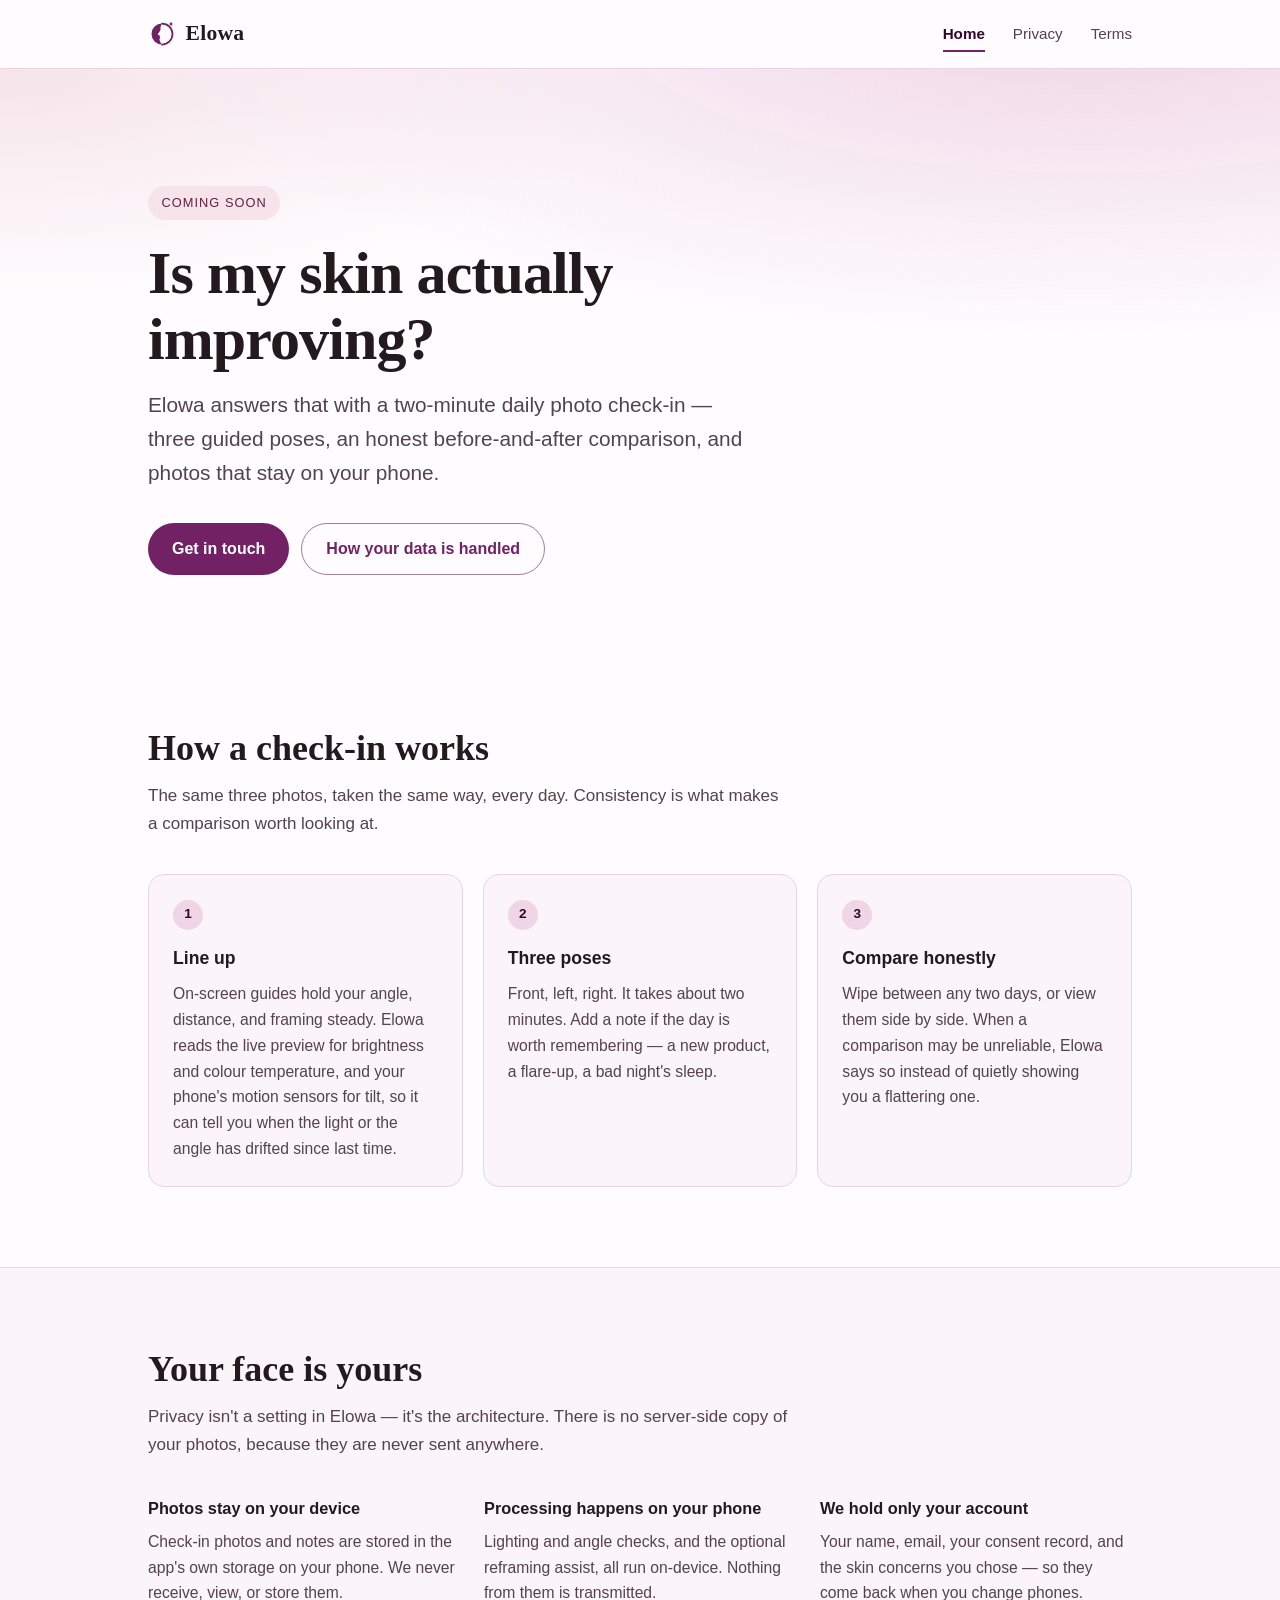
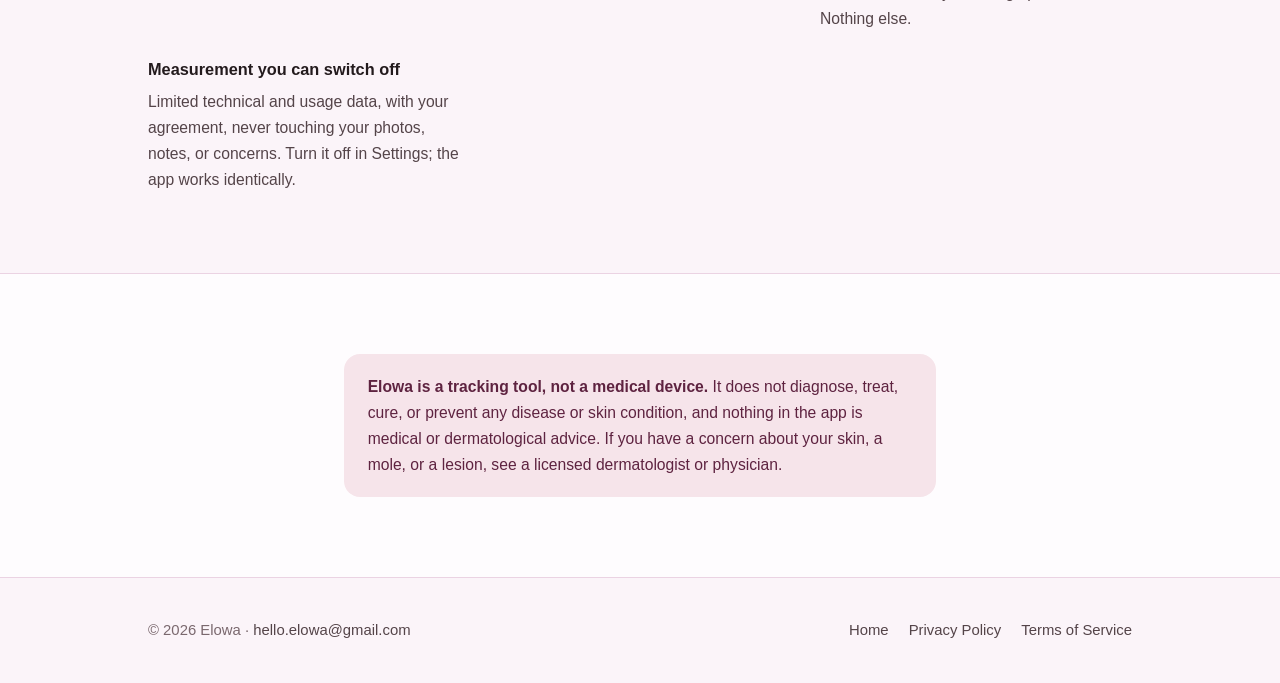
==== index.html @ bf0324af "Build the public Elowa site: home, privacy policy, terms Static GitHub Pages site. The legal pages a" ====
<!DOCTYPE html>
<html lang="en">
<head>
<meta charset="utf-8">
<meta name="viewport" content="width=device-width, initial-scale=1">
<title>Elowa — see whether your skin is actually changing</title>
<meta name="description" content="Elowa is a two-minute daily photo check-in that shows whether your skin is actually changing. Three guided poses, honest comparison, photos that never leave your phone.">
<meta name="theme-color" content="#722164">
<meta property="og:title" content="Elowa — see whether your skin is actually changing">
<meta property="og:description" content="Elowa is a two-minute daily photo check-in that shows whether your skin is actually changing. Three guided poses, honest comparison, photos that never leave your phone.">
<meta property="og:type" content="website">
<link rel="icon" href="assets/img/logo.svg" type="image/svg+xml">
<link rel="stylesheet" href="assets/css/style.css">
</head>
<body>
<a class="skip-link" href="#main">Skip to content</a>
<header class="site-header">
  <div class="wrap">
    <a class="brand" href="index.html"><svg viewBox="0 0 96 96" fill="none" aria-hidden="true" focusable="false"><path d="M48 12 A36 36 0 0 0 48 84 C45 81 43 78 40.5 71 C39 68 39 66 40 63.5 C42.5 62 43 59 39.5 57.5 C41 56 42 54 39 52 C35 52 33 50 34 48 C37 43 41 38 43 33 C42 27 43 20 48 12 Z" fill="currentColor"/><path d="M48 12 A36 36 0 0 1 48 84" stroke="currentColor" stroke-width="6" stroke-linecap="round"/><path d="M79 5 C80.5 10.5 82 12 87.5 13.5 C82 15 80.5 16.5 79 22 C77.5 16.5 76 15 70.5 13.5 C76 12 77.5 10.5 79 5 Z" fill="currentColor"/></svg><span>Elowa</span></a>
    <nav class="site-nav" aria-label="Primary">
        <a href="index.html" aria-current="page">Home</a>
        <a href="privacy.html">Privacy</a>
        <a href="terms.html">Terms</a>
    </nav>
  </div>
</header>
<main id="main">
<div class="hero">
  <div class="wrap">
    <p class="eyebrow">Coming soon</p>
    <h1>Is my skin actually improving?</h1>
    <p class="lede">Elowa answers that with a two-minute daily photo check-in — three guided poses,
      an honest before-and-after comparison, and photos that stay on your phone.</p>
    <div class="actions">
      <a class="btn btn-primary" href="mailto:hello.elowa@gmail.com?subject=Elowa">Get in touch</a>
      <a class="btn btn-outline" href="privacy.html">How your data is handled</a>
    </div>
  </div>
</div>

<section>
  <div class="wrap">
    <h2 class="section-title">How a check-in works</h2>
    <p class="section-intro">The same three photos, taken the same way, every day. Consistency is what makes
      a comparison worth looking at.</p>
    <div class="cards">
      <div class="card">
        <span class="step">1</span>
        <h3>Line up</h3>
        <p>On-screen guides hold your angle, distance, and framing steady. Elowa reads the live preview
          for brightness and colour temperature, and your phone's motion sensors for tilt, so it can tell
          you when the light or the angle has drifted since last time.</p>
      </div>
      <div class="card">
        <span class="step">2</span>
        <h3>Three poses</h3>
        <p>Front, left, right. It takes about two minutes. Add a note if the day is worth remembering —
          a new product, a flare-up, a bad night's sleep.</p>
      </div>
      <div class="card">
        <span class="step">3</span>
        <h3>Compare honestly</h3>
        <p>Wipe between any two days, or view them side by side. When a comparison may be unreliable,
          Elowa says so instead of quietly showing you a flattering one.</p>
      </div>
    </div>
  </div>
</section>

<section class="band">
  <div class="wrap">
    <h2 class="section-title">Your face is yours</h2>
    <p class="section-intro">Privacy isn't a setting in Elowa — it's the architecture. There is no
      server-side copy of your photos, because they are never sent anywhere.</p>
    <div class="pledge">
      <div>
        <h3>Photos stay on your device</h3>
        <p>Check-in photos and notes are stored in the app's own storage on your phone. We never
          receive, view, or store them.</p>
      </div>
      <div>
        <h3>Processing happens on your phone</h3>
        <p>Lighting and angle checks, and the optional reframing assist, all run on-device. Nothing
          from them is transmitted.</p>
      </div>
      <div>
        <h3>We hold only your account</h3>
        <p>Your name, email, your consent record, and the skin concerns you chose — so they come back
          when you change phones. Nothing else.</p>
      </div>
      <div>
        <h3>Measurement you can switch off</h3>
        <p>Limited technical and usage data, with your agreement, never touching your photos, notes, or
          concerns. Turn it off in Settings; the app works identically.</p>
      </div>
    </div>
  </div>
</section>

<section>
  <div class="wrap">
    <p class="disclaimer"><strong>Elowa is a tracking tool, not a medical device.</strong> It does not
      diagnose, treat, cure, or prevent any disease or skin condition, and nothing in the app is medical
      or dermatological advice. If you have a concern about your skin, a mole, or a lesion, see a
      licensed dermatologist or physician.</p>
  </div>
</section>
</main>
<footer class="site-footer">
  <div class="wrap">
    <p>&copy; 2026 Elowa &middot; <a href="mailto:hello.elowa@gmail.com">hello.elowa@gmail.com</a></p>
    <nav aria-label="Footer">
      <a href="index.html">Home</a>
      <a href="privacy.html">Privacy Policy</a>
      <a href="terms.html">Terms of Service</a>
    </nav>
  </div>
</footer>
</body>
</html>
---- assets/css/style.css ----
/* Elowa — Calm Evidence. Blush & Mulberry palette (docs/BRAND.md §3). */

:root {
  --primary: #722164;
  --on-primary: #ffffff;
  --primary-container: #f0d5e6;
  --on-primary-container: #33062b;
  --secondary-container: #f6e4ea;
  --on-secondary-container: #5e2340;
  --tertiary: #fcc62e;
  --surface: #fefcfe;
  --on-surface: #231a1d;
  --on-surface-variant: #544449;
  --on-surface-dim: #7a686e;
  --surface-container-low: #fbf4f9;
  --surface-container: #f6e9f2;
  --outline: #a08096;
  --outline-variant: #ebd3e3;

  --measure: 68ch;
  --page: 1080px;
  --radius: 16px;
  --gutter: clamp(1.25rem, 5vw, 3rem);

  --font-sans: "Inter", -apple-system, BlinkMacSystemFont, "Segoe UI", Roboto,
    "Helvetica Neue", Arial, sans-serif;
  --font-serif: "Iowan Old Style", "Palatino Linotype", Palatino, Georgia,
    "Times New Roman", serif;
}

*, *::before, *::after { box-sizing: border-box; }

html { -webkit-text-size-adjust: 100%; scroll-behavior: smooth; }
@media (prefers-reduced-motion: reduce) {
  html { scroll-behavior: auto; }
  * { animation: none !important; transition: none !important; }
}

body {
  margin: 0;
  background: var(--surface);
  color: var(--on-surface-variant);
  font-family: var(--font-sans);
  font-size: 1.0625rem;
  line-height: 1.65;
  -webkit-font-smoothing: antialiased;
}

img, svg { max-width: 100%; }

a { color: var(--primary); text-underline-offset: 0.18em; text-decoration-thickness: 1px; }
a:hover { text-decoration-thickness: 2px; }

:focus-visible {
  outline: 2px solid var(--primary);
  outline-offset: 3px;
  border-radius: 4px;
}

.skip-link {
  position: absolute;
  left: -9999px;
  top: 0;
  background: var(--primary);
  color: var(--on-primary);
  padding: 0.75rem 1rem;
  z-index: 10;
}
.skip-link:focus { left: 0; }

.wrap {
  width: 100%;
  max-width: var(--page);
  margin-inline: auto;
  padding-inline: var(--gutter);
}

/* ---------- header ---------- */

.site-header {
  position: sticky;
  top: 0;
  z-index: 5;
  background: rgba(254, 252, 254, 0.88);
  backdrop-filter: saturate(140%) blur(10px);
  border-bottom: 1px solid var(--outline-variant);
}

.site-header .wrap {
  display: flex;
  align-items: center;
  justify-content: space-between;
  gap: 1rem;
  min-height: 68px;
  flex-wrap: wrap;
}

.brand {
  display: inline-flex;
  align-items: center;
  gap: 0.6rem;
  font-family: var(--font-serif);
  font-size: 1.35rem;
  letter-spacing: 0.01em;
  color: var(--on-surface);
  text-decoration: none;
  font-weight: 600;
}
.brand svg { width: 28px; height: 28px; color: var(--primary); flex: none; }

.site-nav {
  display: flex;
  align-items: center;
  gap: clamp(0.75rem, 3vw, 1.75rem);
  flex-wrap: wrap;
}
.site-nav a {
  color: var(--on-surface-variant);
  text-decoration: none;
  font-size: 0.95rem;
  padding: 0.35rem 0;
}
.site-nav a:hover { color: var(--primary); }
.site-nav a[aria-current="page"] {
  color: var(--on-primary-container);
  font-weight: 600;
  box-shadow: inset 0 -2px 0 var(--primary);
}

/* ---------- hero ---------- */

.hero {
  padding: clamp(3rem, 9vw, 6.5rem) 0 clamp(2.5rem, 7vw, 4.5rem);
  background:
    radial-gradient(120% 90% at 85% -10%, var(--primary-container) 0%, transparent 62%),
    radial-gradient(90% 70% at 0% 0%, var(--secondary-container) 0%, transparent 55%);
}

.hero h1 {
  font-family: var(--font-serif);
  font-weight: 600;
  color: var(--on-surface);
  font-size: clamp(2.25rem, 6.5vw, 3.75rem);
  line-height: 1.1;
  letter-spacing: -0.015em;
  margin: 0 0 1rem;
  max-width: 18ch;
}

.hero p.lede {
  font-size: clamp(1.05rem, 2.4vw, 1.3rem);
  max-width: 52ch;
  margin: 0 0 2rem;
}

.eyebrow {
  display: inline-block;
  background: var(--secondary-container);
  color: var(--on-secondary-container);
  font-size: 0.8rem;
  letter-spacing: 0.08em;
  text-transform: uppercase;
  padding: 0.4rem 0.85rem;
  border-radius: 999px;
  margin-bottom: 1.25rem;
}

.actions { display: flex; flex-wrap: wrap; gap: 0.75rem; }

.btn {
  display: inline-flex;
  align-items: center;
  justify-content: center;
  min-height: 48px;
  padding: 0.75rem 1.5rem;
  border-radius: 999px;
  font-size: 1rem;
  font-weight: 600;
  text-decoration: none;
  transition: background-color 0.18s ease, color 0.18s ease;
}
.btn-primary { background: var(--primary); color: var(--on-primary); }
.btn-primary:hover { background: var(--on-primary-container); }
.btn-outline { border: 1px solid var(--outline); color: var(--primary); }
.btn-outline:hover { background: var(--surface-container-low); }

/* ---------- sections ---------- */

section { padding: clamp(2.75rem, 7vw, 5rem) 0; }

.section-title {
  font-family: var(--font-serif);
  font-weight: 600;
  color: var(--on-surface);
  font-size: clamp(1.6rem, 3.6vw, 2.25rem);
  line-height: 1.2;
  margin: 0 0 0.75rem;
}
.section-intro { max-width: var(--measure); margin: 0 0 2.25rem; }

.cards {
  display: grid;
  gap: 1.25rem;
  grid-template-columns: repeat(auto-fit, minmax(min(100%, 260px), 1fr));
}

.card {
  background: var(--surface-container-low);
  border: 1px solid var(--outline-variant);
  border-radius: var(--radius);
  padding: 1.5rem;
}
.card h3 {
  margin: 0 0 0.5rem;
  font-size: 1.1rem;
  color: var(--on-surface);
  font-weight: 600;
}
.card p { margin: 0; font-size: 0.98rem; }
.card .step {
  display: inline-flex;
  align-items: center;
  justify-content: center;
  width: 30px; height: 30px;
  border-radius: 999px;
  background: var(--primary-container);
  color: var(--on-primary-container);
  font-size: 0.85rem;
  font-weight: 700;
  margin-bottom: 0.9rem;
}

.band {
  background: var(--surface-container-low);
  border-block: 1px solid var(--outline-variant);
}

.pledge {
  display: grid;
  gap: 1.5rem;
  grid-template-columns: repeat(auto-fit, minmax(min(100%, 240px), 1fr));
  margin-top: 2rem;
}
.pledge div h3 {
  font-size: 1.02rem;
  color: var(--on-surface);
  margin: 0 0 0.4rem;
}
.pledge div p { margin: 0; font-size: 0.98rem; }

.disclaimer {
  max-width: var(--measure);
  margin: 0 auto;
  background: var(--secondary-container);
  color: var(--on-secondary-container);
  border-radius: var(--radius);
  padding: 1.25rem 1.5rem;
  font-size: 0.98rem;
}
.disclaimer strong { color: var(--on-secondary-container); }

/* ---------- legal pages ---------- */

.doc-header {
  padding: clamp(2.5rem, 7vw, 4.5rem) 0 clamp(1.5rem, 4vw, 2.5rem);
  background:
    radial-gradient(110% 80% at 90% -20%, var(--primary-container) 0%, transparent 60%);
  border-bottom: 1px solid var(--outline-variant);
}
.doc-header h1 {
  font-family: var(--font-serif);
  font-weight: 600;
  font-size: clamp(2rem, 5.5vw, 3rem);
  line-height: 1.15;
  color: var(--on-surface);
  margin: 0 0 0.5rem;
}
.doc-header .doc-sub {
  margin: 0 0 1.25rem;
  max-width: 56ch;
  font-size: clamp(1rem, 2.2vw, 1.15rem);
}
.doc-header .updated {
  display: inline-block;
  margin: 0;
  background: var(--secondary-container);
  color: var(--on-secondary-container);
  padding: 0.35rem 0.85rem;
  border-radius: 999px;
  font-size: 0.88rem;
}

.doc-layout {
  display: grid;
  gap: clamp(2rem, 5vw, 3.5rem);
  align-items: start;
  padding-block: clamp(2rem, 5vw, 3.5rem) 4rem;
}
@media (min-width: 900px) {
  .doc-layout { grid-template-columns: minmax(0, 1fr) 250px; }
  .toc { position: sticky; top: 92px; order: 2; }
  .doc { order: 1; }
}

.toc {
  background: var(--surface-container-low);
  border: 1px solid var(--outline-variant);
  border-radius: var(--radius);
  padding: 1.25rem 1.25rem 1.25rem 1.5rem;
}
.toc summary {
  font-size: 0.78rem;
  letter-spacing: 0.09em;
  text-transform: uppercase;
  color: var(--on-surface-dim);
  font-weight: 700;
  cursor: pointer;
  list-style-position: outside;
  min-height: 24px;
}
.toc[open] summary { margin-bottom: 0.85rem; }
@media (min-width: 900px) {
  .toc summary { cursor: default; list-style: none; }
  .toc summary::-webkit-details-marker { display: none; }
}
.toc ol { margin: 0; padding: 0; list-style: none; }
.toc li + li { margin-top: 0.45rem; }
.toc a {
  color: var(--on-surface-variant);
  text-decoration: none;
  font-size: 0.92rem;
  line-height: 1.35;
  display: block;
}
.toc a:hover { color: var(--primary); text-decoration: underline; }

.doc { max-width: var(--measure); }
.doc > p:first-of-type { font-size: 1.12rem; color: var(--on-surface-variant); }
.doc p { margin: 0 0 1.15rem; }
.doc h2 {
  font-family: var(--font-serif);
  font-weight: 600;
  font-size: clamp(1.35rem, 3vw, 1.7rem);
  color: var(--on-surface);
  line-height: 1.25;
  margin: 2.75rem 0 0.9rem;
  padding-top: 1.5rem;
  border-top: 1px solid var(--outline-variant);
  scroll-margin-top: 90px;
}
.doc h2:first-child { border-top: 0; padding-top: 0; margin-top: 0; }
.doc h3 {
  font-size: 1.05rem;
  font-weight: 700;
  color: var(--on-surface);
  margin: 1.9rem 0 0.6rem;
  scroll-margin-top: 90px;
}
.doc strong { color: var(--on-surface); }
.doc ul { margin: 0 0 1.15rem; padding-left: 1.25rem; }
.doc li { margin-bottom: 0.7rem; }
.doc li::marker { color: var(--outline); }
.doc hr { border: 0; border-top: 1px solid var(--outline-variant); margin: 2.5rem 0; }
.doc .updated {
  display: inline-block;
  background: var(--secondary-container);
  color: var(--on-secondary-container);
  padding: 0.35rem 0.8rem;
  border-radius: 999px;
  font-size: 0.9rem;
}
.doc .note {
  background: var(--surface-container);
  border-left: 3px solid var(--tertiary);
  border-radius: 0 12px 12px 0;
  padding: 1rem 1.25rem;
  font-size: 0.94rem;
  color: var(--on-surface-dim);
  margin-top: 1.5rem;
}

/* ---------- footer ---------- */

.site-footer {
  background: var(--surface-container-low);
  border-top: 1px solid var(--outline-variant);
  padding: 2.5rem 0;
  font-size: 0.93rem;
  color: var(--on-surface-dim);
}
.site-footer .wrap {
  display: flex;
  flex-wrap: wrap;
  gap: 1rem 2rem;
  align-items: center;
  justify-content: space-between;
}
.site-footer nav { display: flex; flex-wrap: wrap; gap: 1.25rem; }
.site-footer a { color: var(--on-surface-variant); text-decoration: none; }
.site-footer a:hover { color: var(--primary); text-decoration: underline; }
.site-footer p { margin: 0; }

@media (max-width: 520px) {
  .site-header .wrap { min-height: 0; padding-block: 0.75rem; }
  .site-nav { gap: 0.9rem; }
  .site-nav a { font-size: 0.9rem; }
  .brand { font-size: 1.2rem; }
  .actions .btn { width: 100%; }
}
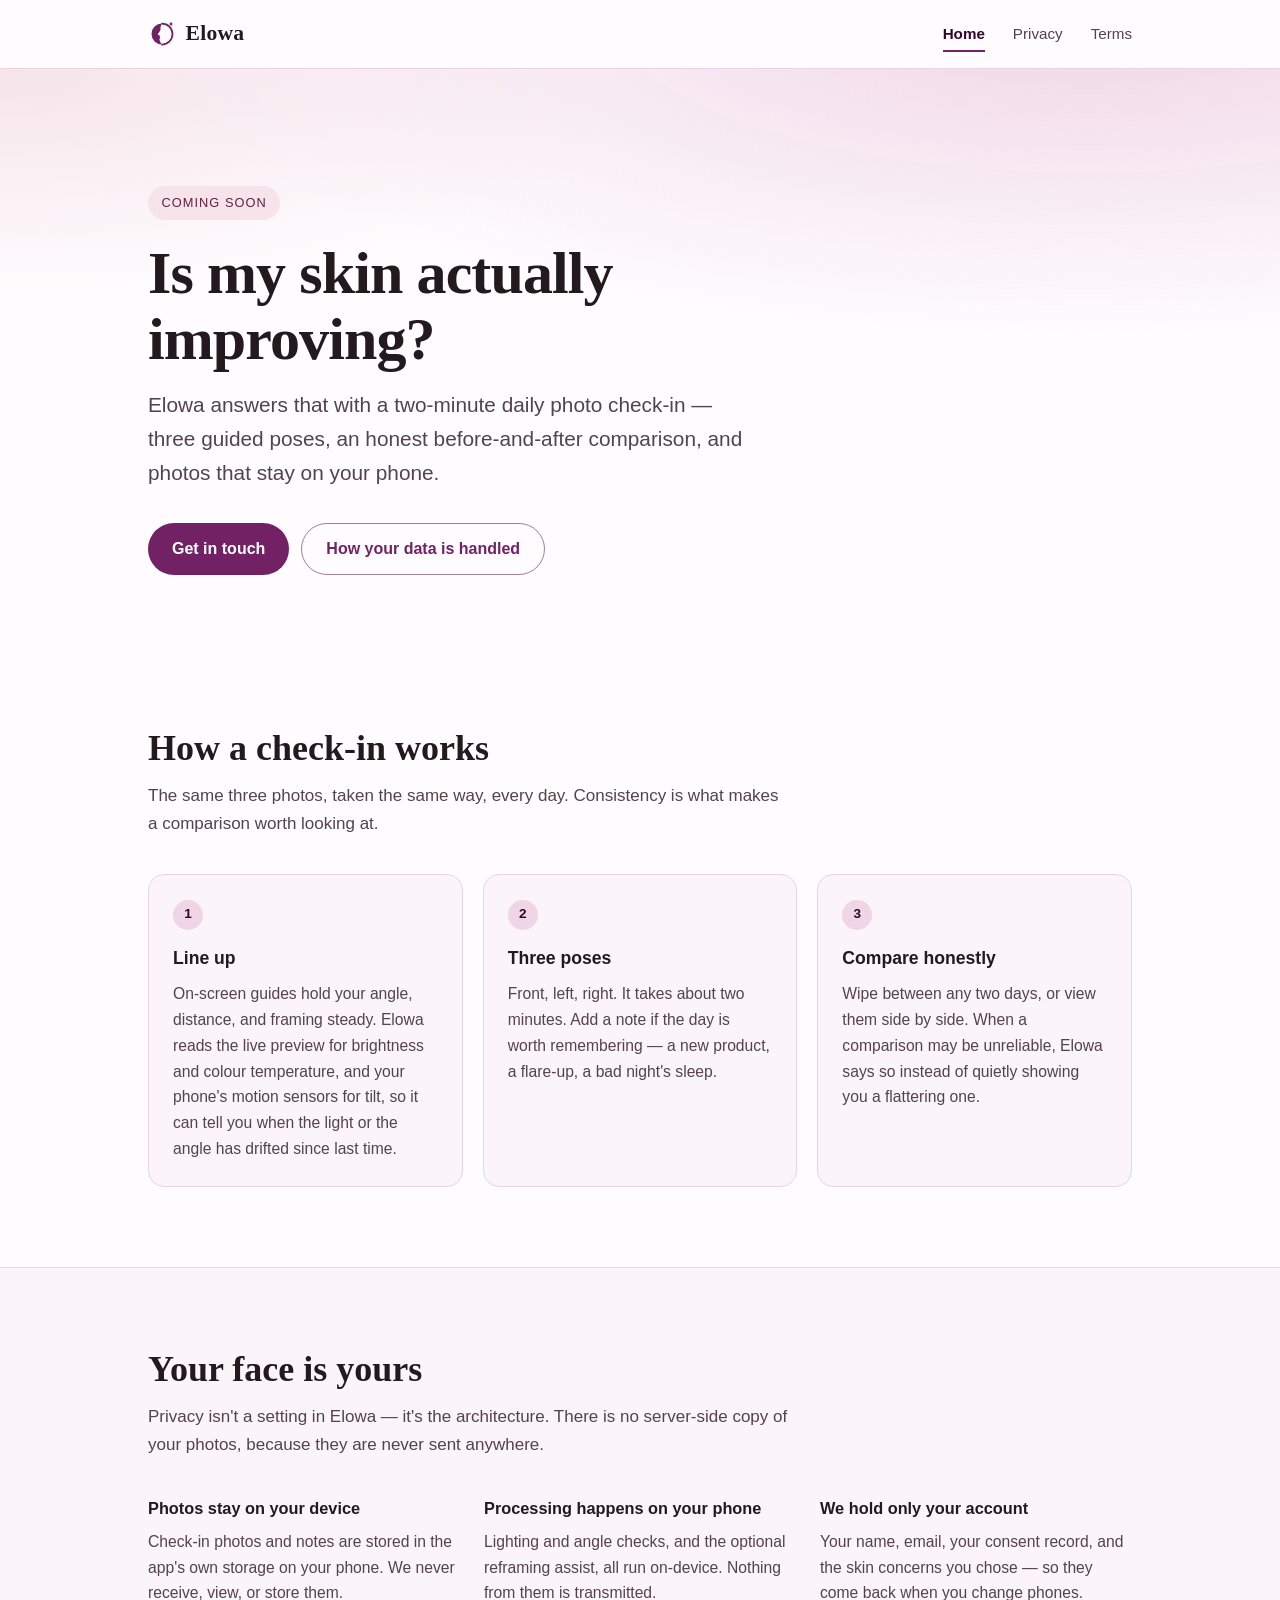
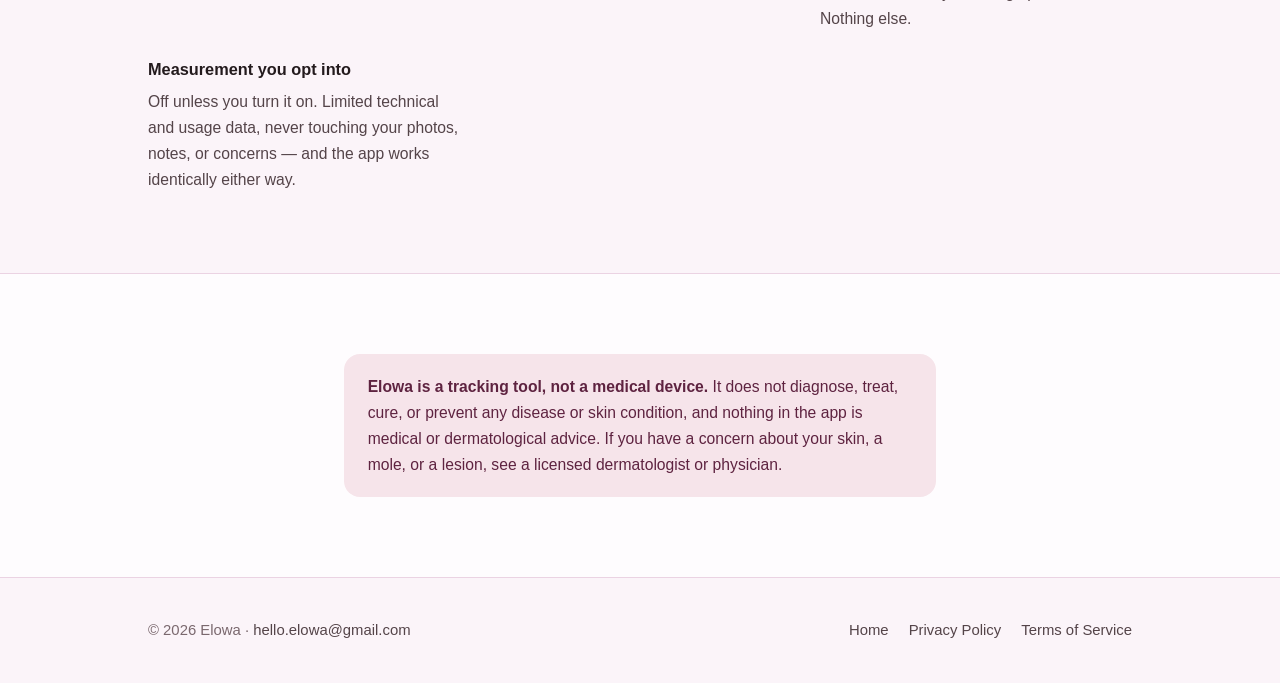
==== commit 787670e3: "docs (site): measurement is opt-in, not opt-out "Measurement you can switch off … Turn it off in Set" ====
--- a/index.html
+++ b/index.html
@@ -89,9 +89,9 @@
           when you change phones. Nothing else.</p>
       </div>
       <div>
-        <h3>Measurement you can switch off</h3>
-        <p>Limited technical and usage data, with your agreement, never touching your photos, notes, or
-          concerns. Turn it off in Settings; the app works identically.</p>
+        <h3>Measurement you opt into</h3>
+        <p>Off unless you turn it on. Limited technical and usage data, never touching your photos,
+          notes, or concerns — and the app works identically either way.</p>
       </div>
     </div>
   </div>
